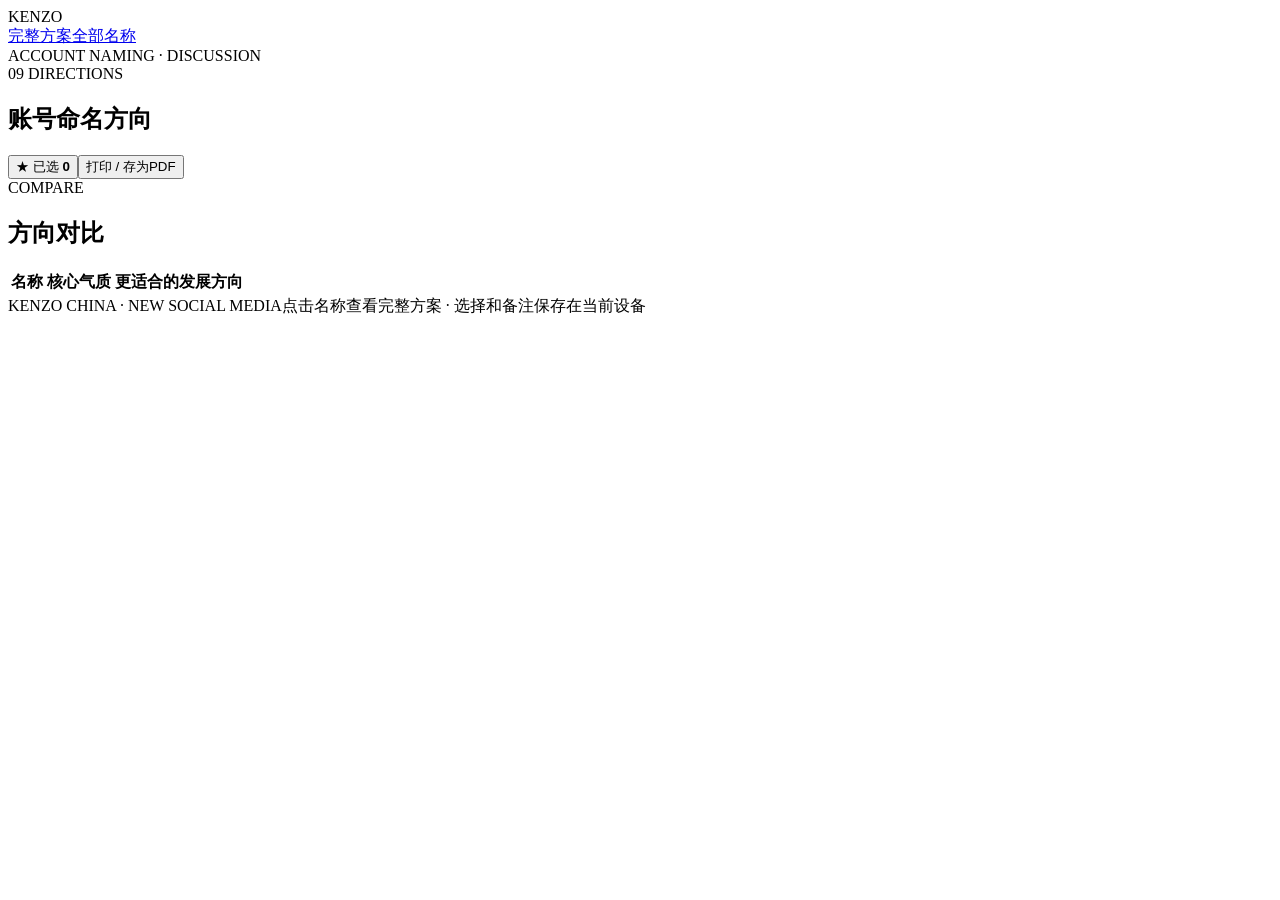
==== kenzo-naming/index.html @ 4c9a0426 "Add KENZO naming page: index.html" ====
<!doctype html>
<html lang="zh-CN">
<head>
  <meta charset="utf-8">
  <meta name="viewport" content="width=device-width,initial-scale=1,viewport-fit=cover">
  <meta name="theme-color" content="#f7f7f5">
  <title>KENZO 新账号命名方向</title>
  <link rel="stylesheet" href="styles.css">
</head>
<body data-page="plans">
  <main class="shell">
    <header class="masthead">
      <div class="wordmark">KENZO</div>
      <nav class="page-switch" aria-label="页面切换"><a class="active" href="./">完整方案</a><a href="all.html">全部名称</a></nav>
      <div class="doc-meta">ACCOUNT NAMING · DISCUSSION</div>
    </header>

    <section class="page-title">
      <div><span>09 DIRECTIONS</span><h1>账号命名方向</h1></div>
      <div class="title-actions"><button id="showSelected">★ 已选 <b id="starCount">0</b></button><button onclick="window.print()">打印 / 存为PDF</button></div>
    </section>

    <nav class="filters" id="filters" aria-label="方案分类"></nav>
    <section class="plan-grid" id="planGrid"></section>

    <section class="comparison">
      <header><span>COMPARE</span><h2>方向对比</h2></header>
      <div class="table-wrap"><table><thead><tr><th>名称</th><th>核心气质</th><th>更适合的发展方向</th></tr></thead><tbody id="compareBody"></tbody></table></div>
    </section>

    <footer><span>KENZO CHINA · NEW SOCIAL MEDIA</span><span>点击名称查看完整方案 · 选择和备注保存在当前设备</span></footer>
  </main>

  <dialog id="detailDialog" class="detail-dialog">
    <button class="dialog-close" id="dialogClose" aria-label="关闭">×</button>
    <div id="detailContent"></div>
  </dialog>
  <script src="data.js"></script>
  <script src="app.js"></script>
</body>
</html>
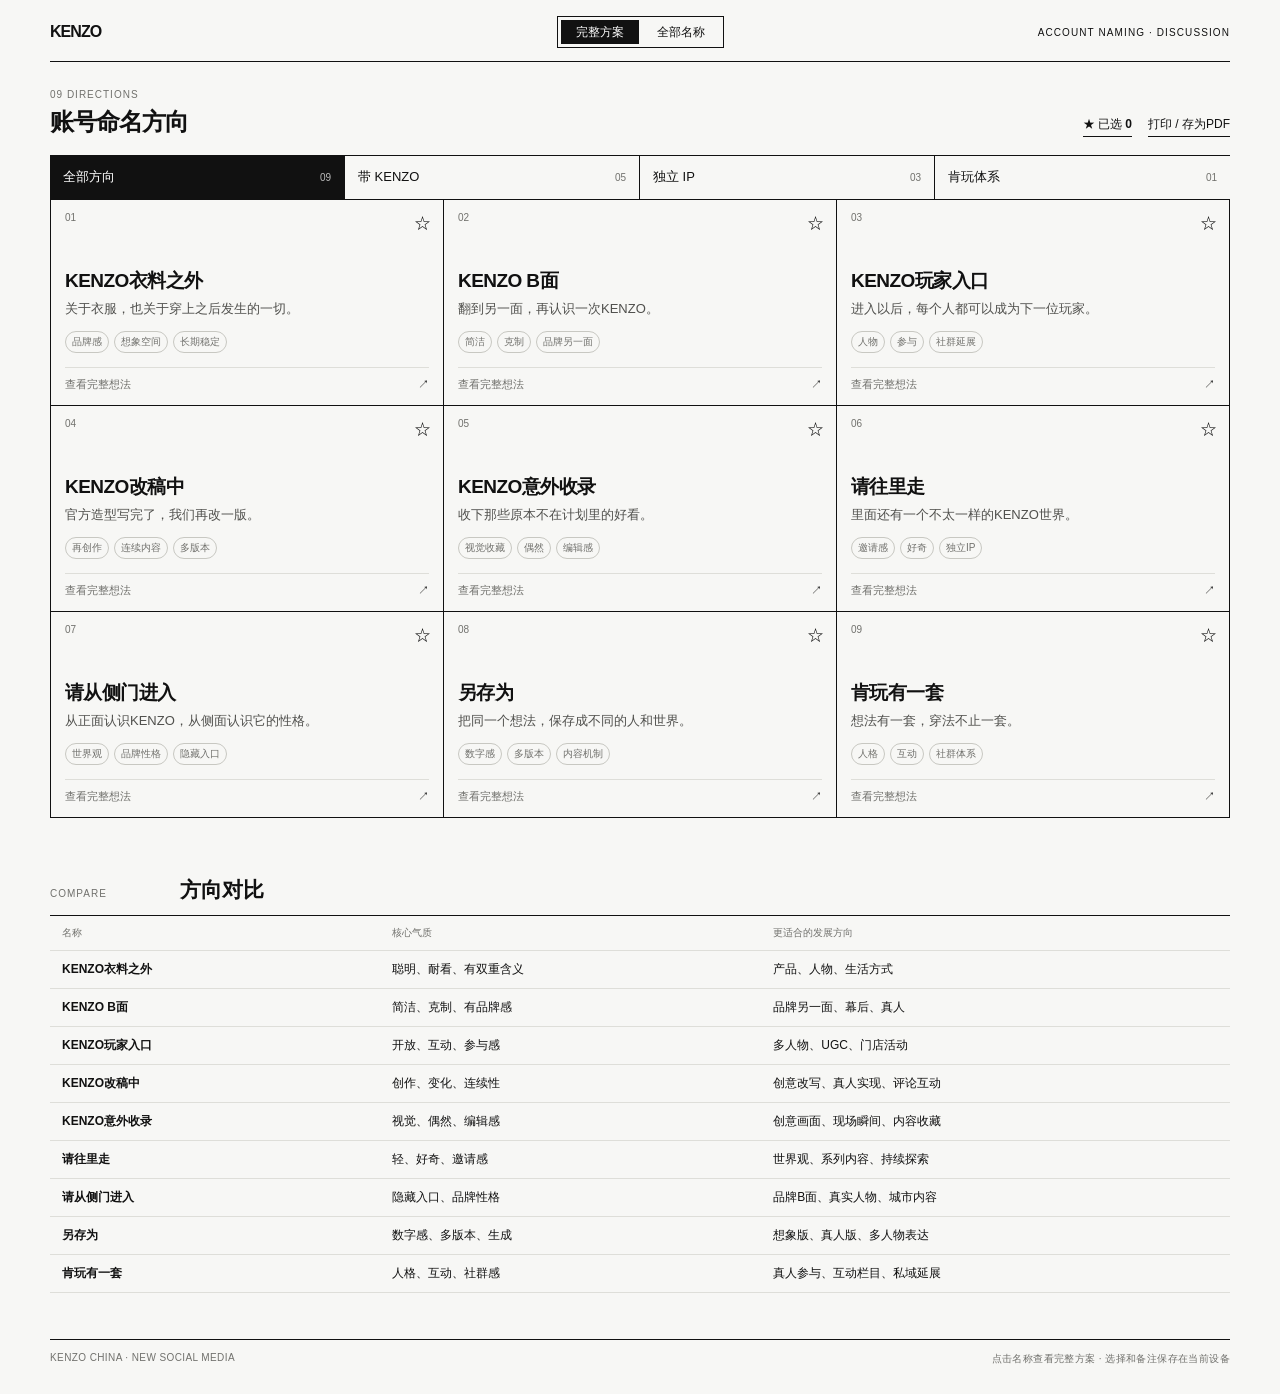
==== commit 3f16b60b: "Refresh KENZO naming scripts: index.html" ====
--- a/kenzo-naming/index.html
+++ b/kenzo-naming/index.html
@@ -36,6 +36,6 @@
     <div id="detailContent"></div>
   </dialog>
   <script src="data.js"></script>
-  <script src="app.js"></script>
+  <script src="app.js?v=20260903-3"></script>
 </body>
 </html>
--- a/kenzo-naming/styles.css
+++ b/kenzo-naming/styles.css
@@ -0,0 +1,3 @@
+:root{--paper:#f7f7f5;--ink:#111;--muted:#71716d;--line:#c8c8c2;--soft:#deded9;--accent:#d44230}*{box-sizing:border-box}html{background:var(--paper);scroll-behavior:smooth}body{margin:0;background:var(--paper);color:var(--ink);font-family:Arial,"Helvetica Neue","PingFang SC","Hiragino Sans GB",sans-serif}button,textarea{font:inherit;color:inherit}.shell{width:min(1180px,calc(100% - 48px));margin:auto;padding:16px 0 28px}.masthead{display:grid;grid-template-columns:1fr auto 1fr;align-items:center;padding-bottom:13px;border-bottom:1px solid var(--ink)}.wordmark{font-size:16px;font-weight:900;letter-spacing:-.06em}.doc-meta{justify-self:end;font-size:10px;letter-spacing:.11em}.page-switch{display:flex;gap:3px;padding:3px;border:1px solid var(--ink)}.page-switch a{min-width:78px;padding:6px 10px;color:var(--ink);font-size:12px;line-height:1;text-align:center;text-decoration:none}.page-switch a.active{background:var(--ink);color:#fff}.page-title{display:flex;align-items:end;justify-content:space-between;padding:22px 0 18px}.page-title span,.comparison header span{color:var(--muted);font-size:10px;letter-spacing:.1em}.page-title h1{margin:6px 0 0;font-size:24px;line-height:1.2;letter-spacing:-.04em}.title-actions{display:flex;gap:16px}.title-actions button{padding:0 0 3px;border:0;border-bottom:1px solid var(--ink);background:transparent;font-size:12px;cursor:pointer}.filters{display:grid;grid-template-columns:repeat(4,1fr);border-top:1px solid var(--ink);border-bottom:1px solid var(--ink)}.filter{display:flex;align-items:center;justify-content:space-between;min-height:43px;padding:0 13px;border:0;border-right:1px solid var(--ink);background:transparent;font-size:13px;cursor:pointer}.filter:last-child{border-right:0}.filter small{color:var(--muted);font-size:10px}.filter:hover,.filter.active{background:var(--ink);color:#fff}.filter.active small{color:#bbb}.plan-grid{display:grid;grid-template-columns:repeat(3,1fr);border-left:1px solid var(--ink)}.plan-card{position:relative;min-height:205px;border-right:1px solid var(--ink);border-bottom:1px solid var(--ink)}.plan-card.chosen{box-shadow:inset 4px 0 0 var(--accent)}.card-top{position:absolute;z-index:2;inset:12px 12px auto 14px;display:flex;justify-content:space-between;pointer-events:none}.card-top>span{color:var(--muted);font-size:10px}.star{margin:-5px;padding:5px;border:0;background:transparent;font-size:17px;cursor:pointer;pointer-events:auto}.chosen .star{color:var(--accent)}.open-plan{display:flex;width:100%;min-height:205px;padding:42px 14px 13px;border:0;background:transparent;flex-direction:column;align-items:flex-start;text-align:left;cursor:pointer}.open-plan h2{margin:auto 0 0;font-size:19px;line-height:1.2;letter-spacing:-.03em}.open-plan p{margin:7px 0 12px;color:#50504d;font-size:13px;line-height:1.5}.tags{display:flex;flex-wrap:wrap;gap:5px}.tags span{padding:3px 6px;border:1px solid var(--line);border-radius:20px;color:var(--muted);font-size:10px}.more{display:flex;width:100%;justify-content:space-between;margin-top:14px;padding-top:9px;border-top:1px solid var(--soft);color:var(--muted);font-size:11px}.more b{color:var(--ink);font-weight:400}.empty{grid-column:1/-1;padding:50px;text-align:center;border-right:1px solid var(--ink);border-bottom:1px solid var(--ink)}.empty button{border:0;border-bottom:1px solid;background:none}.comparison{margin-top:58px}.comparison header{display:grid;grid-template-columns:130px 1fr;align-items:baseline;padding-bottom:11px}.comparison h2{margin:0;font-size:21px}.table-wrap{overflow:auto;border-top:1px solid var(--ink)}table{width:100%;min-width:700px;border-collapse:collapse}th,td{padding:10px 12px;border-bottom:1px solid var(--soft);font-size:12px;text-align:left}th{color:var(--muted);font-size:10px;font-weight:400}td:first-child{width:28%;font-weight:700}footer{display:flex;justify-content:space-between;margin-top:46px;padding-top:12px;border-top:1px solid var(--ink);color:var(--muted);font-size:10px;letter-spacing:.04em}.detail-dialog{width:min(620px,94vw);height:100dvh;max-height:none;margin:0 0 0 auto;padding:0;border:0;border-left:1px solid var(--ink);background:var(--paper)}.detail-dialog::backdrop{background:rgba(0,0,0,.48)}.dialog-close{position:fixed;z-index:3;top:17px;right:17px;width:31px;height:31px;border:1px solid;border-radius:50%;background:var(--paper);font-size:19px;line-height:1;cursor:pointer}.detail-dialog>div{height:100%;overflow:auto;padding:19px 27px 46px}.detail-header{padding:0 46px 22px 0;border-bottom:1px solid}.detail-header>span,.detail-section label{display:block;color:var(--muted);font-size:10px;letter-spacing:.09em}.detail-header h2{margin:30px 0 0;font-size:30px;letter-spacing:-.045em}.detail-header p{margin:7px 0 0;color:#4d4d49;font-size:14px;line-height:1.55}.detail-star{margin-top:14px;padding:6px 9px;border:1px solid;background:transparent;font-size:11px}.detail-star.active{border-color:var(--accent);background:var(--accent);color:#fff}.detail-section{padding:20px 0;border-bottom:1px solid var(--line)}.detail-section label{margin-bottom:9px}.detail-section p{margin:0;font-size:14px;line-height:1.75}.modules{border-top:1px solid}.modules>div{display:grid;grid-template-columns:34px 1fr;gap:8px;padding:11px 0;border-bottom:1px solid var(--soft)}.modules b{color:var(--muted);font-size:9px;font-weight:400}.modules span{display:flex;flex-direction:column;gap:3px}.modules strong{font-size:13px}.modules small{color:#555;font-size:12px;line-height:1.5}.detail-section blockquote{margin:7px 0 0;padding:11px 13px;background:#ecece8;font-size:13px}.detail-section.split{display:grid;grid-template-columns:1fr 1fr;gap:22px}.detail-section textarea{width:100%;min-height:105px;padding:11px;border:1px solid;background:transparent;resize:vertical}.all-title>p{max-width:430px;margin:0;color:var(--muted);font-size:13px;text-align:right}.selection-bar{position:sticky;z-index:10;top:0;display:grid;grid-template-columns:70px 1fr auto;min-height:56px;border:1px solid;background:rgba(247,247,245,.96);backdrop-filter:blur(9px)}.selected-count{display:flex;align-items:center;justify-content:center;gap:6px;border-right:1px solid}.selected-count span{font-size:11px}.selected-count b{color:var(--accent);font-size:17px}.selected-chips{display:flex;align-items:center;gap:5px;padding:7px 9px;overflow:auto}.selected-chips>span{color:var(--muted);font-size:12px}.selected-chips button{flex:none;padding:4px 6px;border:1px solid var(--line);background:transparent;font-size:11px}.selected-chips i{margin-left:7px;color:var(--muted);font-style:normal}.selection-actions{display:flex;border-left:1px solid}.selection-actions button{padding:0 11px;border:0;border-left:1px solid var(--soft);background:transparent;font-size:11px}.name-groups{margin-top:32px}.name-group{margin-bottom:48px}.name-group>header{display:grid;grid-template-columns:45px 1fr auto;gap:12px;padding-bottom:11px;border-bottom:1px solid}.name-group>header>span,.name-group>header>small{color:var(--muted);font-size:10px}.name-group h2{margin:0;font-size:17px}.name-group header p{margin:4px 0 0;color:var(--muted);font-size:12px}.name-list{display:grid;grid-template-columns:repeat(2,1fr);border-left:1px solid}.name-option{display:grid;grid-template-columns:31px 1fr 23px;gap:7px;min-height:84px;padding:11px;border:0;border-right:1px solid;border-bottom:1px solid;background:transparent;text-align:left}.name-option:hover,.name-option.selected{background:#efefeb}.name-option.selected{box-shadow:inset 4px 0 0 var(--accent)}.option-no{color:var(--muted);font-size:9px}.name-option h3{margin:0;font-size:14px;line-height:1.3}.name-option p{margin:5px 0 0;color:#555;font-size:12px;line-height:1.45}.check{display:grid;width:21px;height:21px;place-items:center;border:1px solid;border-radius:50%;font-size:11px}.selected .check{border-color:var(--accent);background:var(--accent);color:#fff}
+@media(max-width:760px){.shell{width:calc(100% - 20px);padding-top:10px}.masthead{grid-template-columns:1fr auto}.doc-meta{display:none}.page-switch a{min-width:65px;padding:6px;font-size:11px}.page-title{padding:16px 0 13px}.page-title h1{font-size:21px}.title-actions{gap:10px}.title-actions button{font-size:11px}.filters{grid-template-columns:repeat(2,1fr);border-bottom:0}.filter{min-height:39px;border-bottom:1px solid;font-size:12px}.filter:nth-child(2){border-right:0}.plan-grid{grid-template-columns:1fr}.plan-card,.open-plan{min-height:158px}.open-plan h2{font-size:17px}.open-plan p{font-size:12px}.comparison{margin-top:38px}.comparison header{grid-template-columns:1fr;gap:6px}footer{flex-direction:column;gap:6px;line-height:1.5}.detail-dialog>div{padding:16px 17px 38px}.detail-header h2{font-size:24px}.detail-section.split{grid-template-columns:1fr}.all-title{display:grid;gap:8px}.all-title>p{text-align:left;font-size:12px}.selection-bar{grid-template-columns:60px 1fr}.selection-actions{grid-column:1/-1;min-height:36px;border-top:1px solid;border-left:0}.selection-actions button{flex:1}.name-group>header{grid-template-columns:30px 1fr auto;gap:6px}.name-list{grid-template-columns:1fr}.name-option h3{font-size:13px}}
+@media print{.page-switch,.title-actions,.filters,.star,.more,.selection-bar,footer{display:none!important}.shell{width:100%;padding:0}.plan-grid{grid-template-columns:repeat(3,1fr)}.plan-card,.open-plan{min-height:180px}.comparison{break-before:page}.name-option{break-inside:avoid}}
